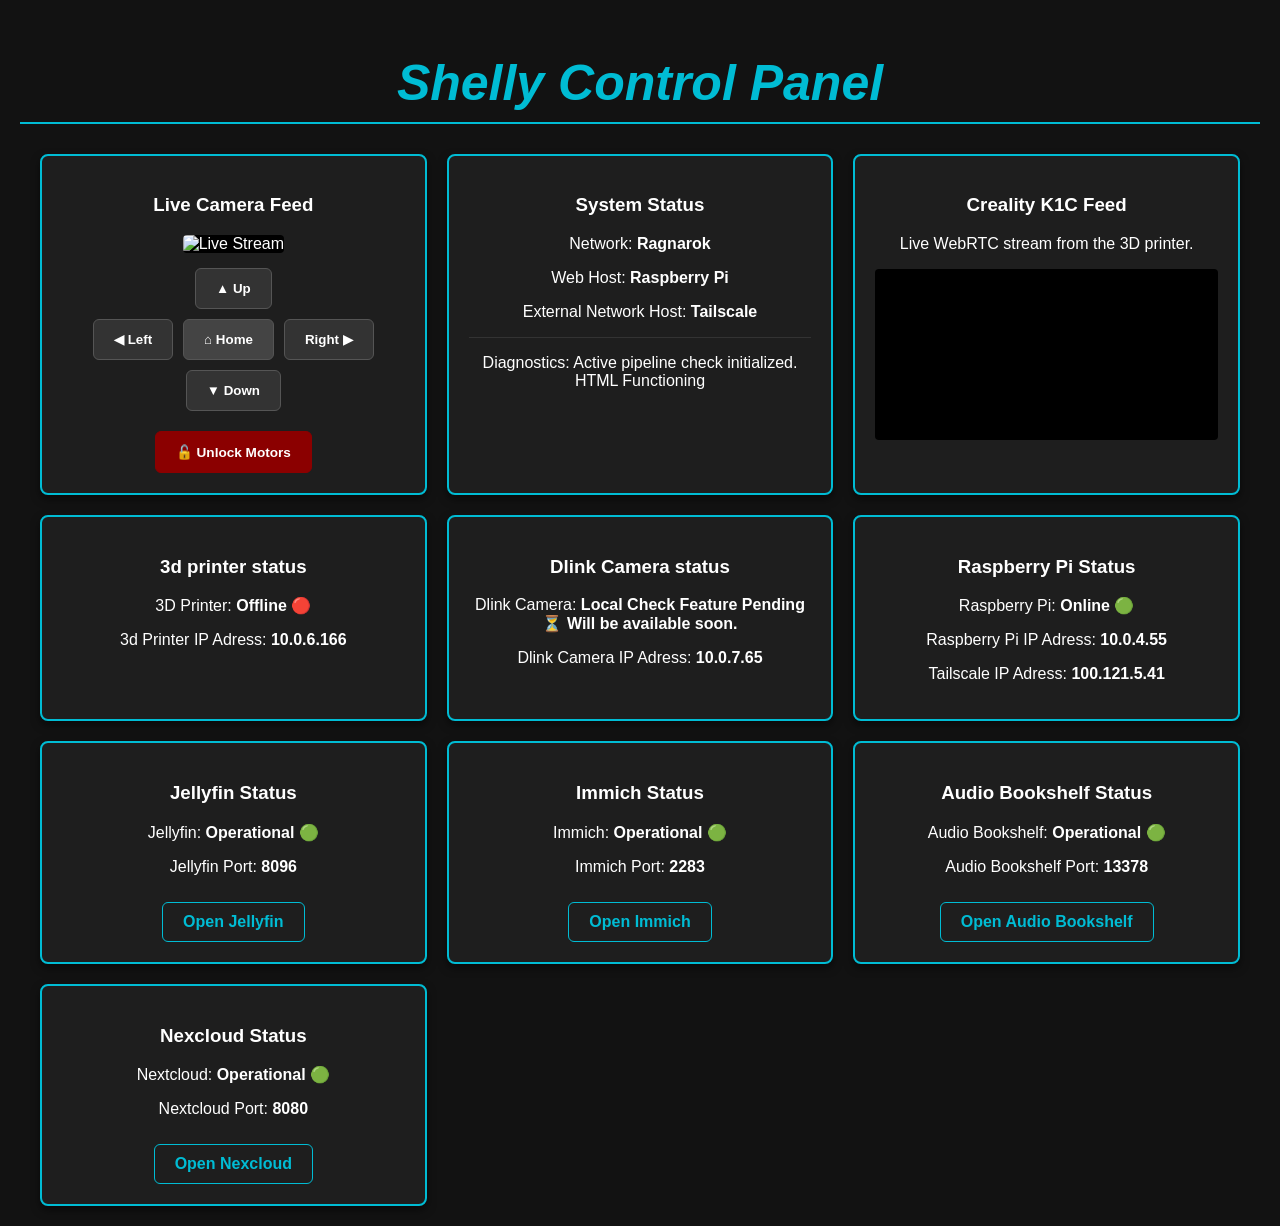
==== index.html @ 2bce4201 "added nextcloud button" ====
<!DOCTYPE html>
<html lang="en">
<head>
    <meta charset="UTF-8">
    <meta name="viewport" content="width=device-width, initial-scale=1.0">
    <title>Pi Command Center</title>
    <link rel="stylesheet" href="./style.css">
</head>
<body>

    <h1>Shelly Control Panel</h1>

    <div class="grid">
        <div class="card">
            <h3>Live Camera Feed</h3>
            <img class="video-feed" src="http://10.0.7.65:8081" alt="Live Stream">
            
            <div class="ptz-controller">
                <div class="row">
                    <button data-url="http://10.0.4.55/cgi/ptdc.cgi?command=set_relative_pos&posX=0&posY=10" class="btn ptz-btn">▲ Up</button>
                </div>
                <div class="row">
                    <button data-url="http://10.0.4.55/cgi/ptdc.cgi?command=set_relative_pos&posX=-10&posY=0" class="btn ptz-btn">◀ Left</button>
                    <button data-url="http://10.0.4.55/cgi/ptdc.cgi?command=go_home" class="btn home-btn ptz-btn">⌂ Home</button>
                    <button data-url="http://10.0.4.55/cgi/ptdc.cgi?command=set_relative_pos&posX=10&posY=0" class="btn ptz-btn">Right ▶</button>
                </div>
                <div class="row">
                    <button data-url="http://10.0.4.55/cgi/ptdc.cgi?command=set_relative_pos&posX=0&posY=-10" class="btn ptz-btn">▼ Down</button>
                </div>
                
                <div class="row" style="margin-top: 10px;">
                    <a href="http://10.0.4.55" target="_blank" class="btn unlock-btn">🔓 Unlock Motors</a>
                </div>
            </div>
        </div>

        <div class="card">
            <h3>System Status</h3>
            <p>Network: <strong>Ragnarok</strong></p>
            <p>Web Host: <strong>Raspberry Pi</strong></p>
            <p>External Network Host: <strong>Tailscale</strong></p>
            
            <hr>
            <p>Diagnostics: Active pipeline check initialized. HTML Functioning</p>
        </div>

        <div class="card">
            <h3>Creality K1C Feed</h3>
            <p>Live WebRTC stream from the 3D printer.</p>
            <video id="k1c-video" class="video-feed" autoplay muted playsinline>
                Your browser does not support the video tag.
            </video>
        </div>

        <div class="card">
            <h3>3d printer status</h3>
            <p id="Crealitycheck">3D Printer: <strong>Offline 🔴</strong></p>
            <p>3d Printer IP Adress: <strong>10.0.6.166</strong></p>
        </div>

        <div class="card">
            <h3>Dlink Camera status</h3>
            <p id="Dlinkcheck">Dlink Camera: <strong>Local Check Feature Pending ⏳ Will be available soon.</strong></p>
            <p>Dlink Camera IP Adress: <strong>10.0.7.65</strong></p>
        </div>

        <div class="card"> 
            <h3>Raspberry Pi Status</h3>
            <p id="Raspberrycheck">Raspberry Pi: <strong>Online 🟢</strong></p>
            <p>Raspberry Pi IP Adress: <strong>10.0.4.55</strong></p>
            <p>Tailscale IP Adress: <strong>100.121.5.41</strong></p>
        </div>
        <div class="card">
            <h3>Jellyfin Status</h3>
            <p id="Jellyfincheck">Jellyfin: <strong>Operational 🟢</strong></p>
            <p id="Jellyfinport">Jellyfin Port: <strong>8096</strong></p>
            <div id="jellyfinbutton" onclick="window.open('http://100.121.5.41:8096', '_blank')">Open Jellyfin</div>
        </div>
        <div class="card">
            <h3>Immich Status</h3>
            <p id="Immichcheck">Immich: <strong>Operational 🟢</strong></p>
            <p id="Immichport">Immich Port: <strong>2283</strong></p>
            <div id="immichbutton" onclick="window.open('http://100.121.5.41:2283', '_blank')">Open Immich</div>
        </div>
        <div class="card">
            <h3>Audio Bookshelf Status</h3>
            <p id="AudioBookshelfcheck">Audio Bookshelf: <strong>Operational 🟢</strong></p>
            <p id="AudioBookshelfport">Audio Bookshelf Port: <strong>13378</strong></p>
            <div id="audiobookshelfbutton" onclick="window.open('http://100.121.5.41:13378', '_blank')">Open Audio Bookshelf</div>
        </div>
        <div class="card">
            <h3>Nexcloud Status</h3>
            <p id="Nextcloudcheck">Nextcloud: <strong>Operational 🟢</strong></p>
            <p id="Nextcloudport">Nextcloud Port: <strong>8080</strong></p>
            <div id="nextcloudbutton" onclick="window.open('http://100.121.5.41:8080', '_blank')">Open Nexcloud</div>
        </div>
    </div>

    <script src="./script.js"></script>

</body>
</html>
---- style.css ----
body { 
    background-color: #121212; 
    color: white; 
    font-family: sans-serif; 
    text-align: center; 
    margin: 0;
    padding: 20px;
}

h1 {
    color: #00bcd4;
    margin-bottom: 30px;
    font-style: italic;
    font-family: 'Segoe UI', Tahoma, Geneva, Verdana, sans-serif;
    font-size: 50px;
    border-bottom: 2px solid #00bcd4;
    padding-bottom: 10px;
    text-align: center;
    border-color: #00bcd4;
}

.grid { 
    display: grid; 
    grid-template-columns: repeat(auto-fit, minmax(320px, 1fr)); 
    gap: 20px; 
    max-width: 1200px;
    margin: 0 auto;
}

.card { 
    background: #1e1e1e; 
    padding: 20px; 
    border-radius: 8px; 
    box-shadow: 0 4px 8px rgba(0,0,0,0.5); 
    border-color: #00bcd4;
    border-width: 2px;
    border-style: solid;
}

.video-feed { 
    width: 100%; 
    max-width: 640px; 
    border-radius: 4px; 
    background: #000; 
}

/* Remote Control Keypad Layout */
.ptz-controller { 
    display: flex; 
    flex-direction: column; 
    align-items: center; 
    gap: 10px; 
    margin-top: 15px; 
}

.row { 
    display: flex; 
    gap: 10px; 
    justify-content: center; 
    width: 100%; 
}

.btn { 
    background-color: #333; 
    color: white; 
    border: 1px solid #555; 
    padding: 12px 20px; 
    border-radius: 6px; 
    font-weight: bold; 
    cursor: pointer; 
    min-width: 70px; 
    transition: 0.2s;
    text-decoration: none;
}

.btn:hover { 
    background-color: #00bcd4; 
    color: black; 
    border-color: #00bcd4; 
}

.home-btn { 
    background-color: #444; 
}

.unlock-btn {
    background-color: #8b0000;
    font-size: 0.85em;
    border-color: #8b0000;
}

.unlock-btn:hover {
    background-color: #ff4500;
    border-color: #ff4500;
    color: white;
}

hr {
    border: 0;
    border-top: 1px solid #333;
    margin: 15px 0;
}

#jellyfinbutton {
    background-color: #1e1e1e;
    border: 1px solid #00bcd4;
    color: #00bcd4;
    padding: 10px 20px;
    border-radius: 6px;
    cursor: pointer;
    font-weight: bold;
    transition: 0.2s;
    display: inline-block;
    margin-top: 10px;
}

#jellyfinbutton:hover {
    background-color: #00bcd4;
    color: #1e1e1e;
    border-color: #00bcd4; /* Optional: Add a border color on hover */
}


#immichbutton {
    background-color: #1e1e1e;
    border: 1px solid #00bcd4;
    color: #00bcd4;
    padding: 10px 20px;
    border-radius: 6px;
    cursor: pointer;
    font-weight: bold;
    transition: 0.2s;
    display: inline-block;
    margin-top: 10px;
}

#immichbutton:hover {
    background-color: #00bcd4;
    color: #1e1e1e;
    border-color: #00bcd4; /* Optional: Add a border color on hover */
}

#audiobookshelfbutton {
    background-color: #1e1e1e;
    border: 1px solid #00bcd4;
    color: #00bcd4;
    padding: 10px 20px;
    border-radius: 6px;
    cursor: pointer;
    font-weight: bold;
    transition: 0.2s;
    display: inline-block;
    margin-top: 10px;
}

#audiobookshelfbutton:hover {
    background-color: #00bcd4;
    color: #1e1e1e;
    border-color: #00bcd4; /* Optional: Add a border color on hover */
}

#nextcloudbutton {
    background-color: #1e1e1e;
    border: 1px solid #00bcd4;
    color: #00bcd4;
    padding: 10px 20px;
    border-radius: 6px;
    cursor: pointer;
    font-weight: bold;
    transition: 0.2s;
    display: inline-block;
    margin-top: 10px;
}

#nextcloudbutton:hover {
    background-color: #00bcd4;
    color: #1e1e1e;
    border-color: #00bcd4;
}
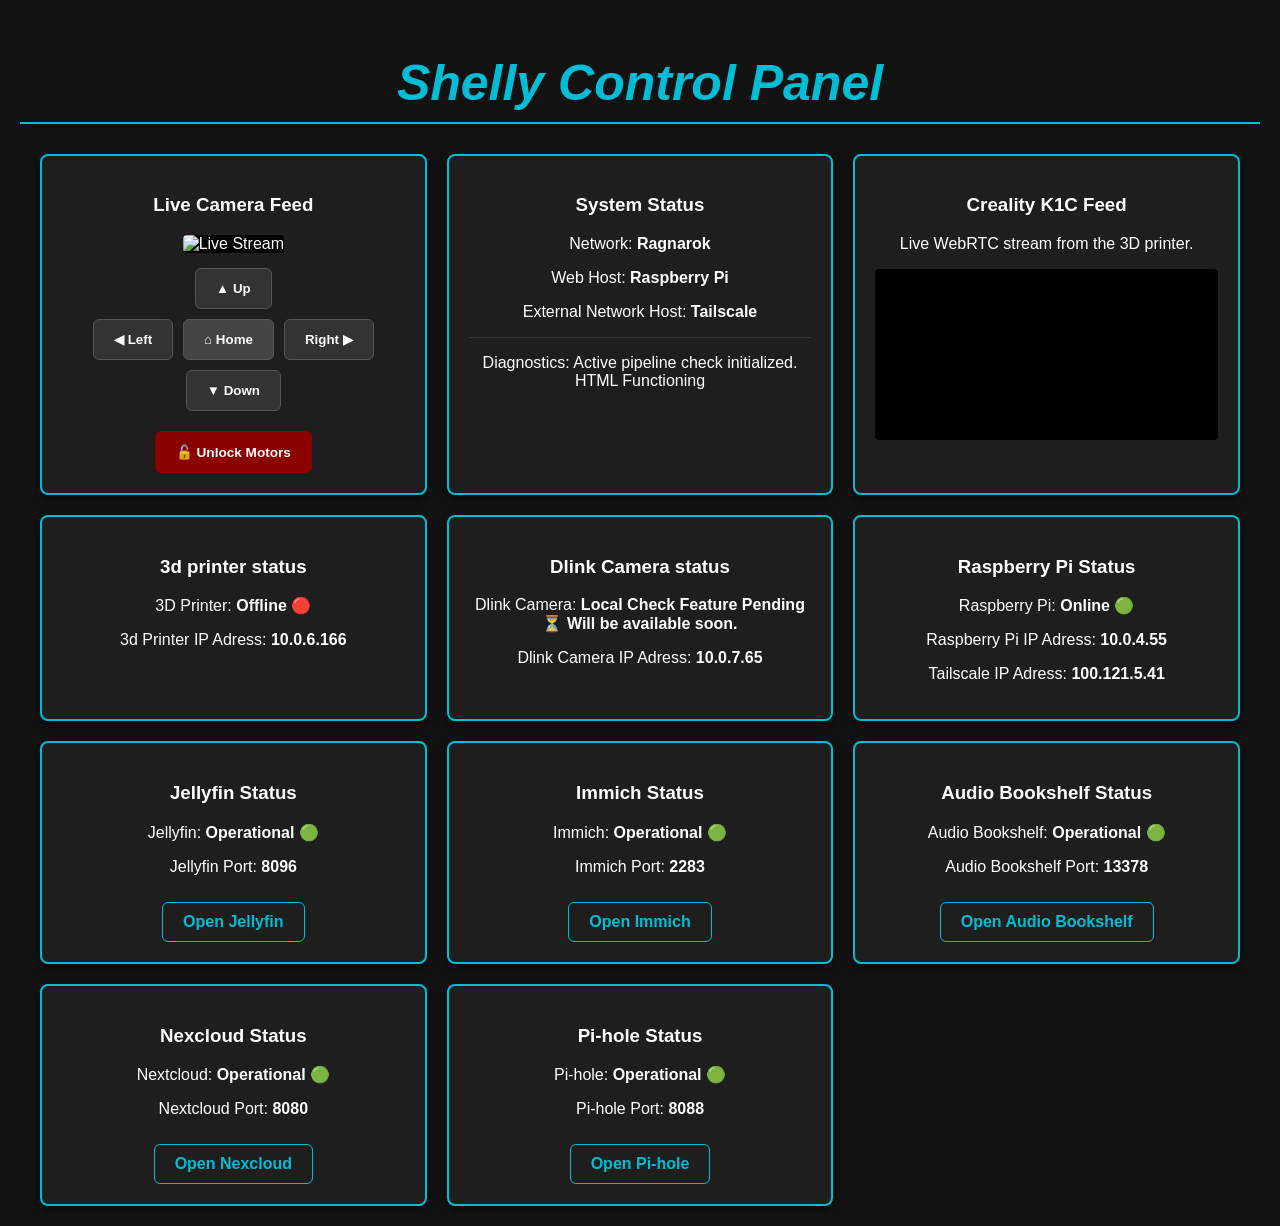
==== commit 8b67012b: "added pi hole button" ====
--- a/index.html
+++ b/index.html
@@ -94,6 +94,12 @@
             <p id="Nextcloudport">Nextcloud Port: <strong>8080</strong></p>
             <div id="nextcloudbutton" onclick="window.open('http://100.121.5.41:8080', '_blank')">Open Nexcloud</div>
         </div>
+        <div class="card">
+            <h3>Pi-hole Status</h3>
+            <p id="Piholecheck">Pi-hole: <strong>Operational 🟢</strong></p>
+            <p id="Piholeport">Pi-hole Port: <strong>8088</strong></p>
+            <div id="piholebutton" onclick="window.open('http://100.121.5.41:8088', '_blank')">Open Pi-hole</div>
+        </div>
     </div>
 
     <script src="./script.js"></script>
--- a/style.css
+++ b/style.css
@@ -176,4 +176,24 @@
     background-color: #00bcd4;
     color: #1e1e1e;
     border-color: #00bcd4;
+}
+
+
+#piholebutton {
+    background-color: #1e1e1e;
+    border: 1px solid #00bcd4;
+    color: #00bcd4;
+    padding: 10px 20px;
+    border-radius: 6px;
+    cursor: pointer;
+    font-weight: bold;
+    transition: 0.2s;
+    display: inline-block;
+    margin-top: 10px;
+}
+
+#piholebutton:hover {
+    background-color: #00bcd4;
+    color: #1e1e1e;
+    border-color: #00bcd4;
 }
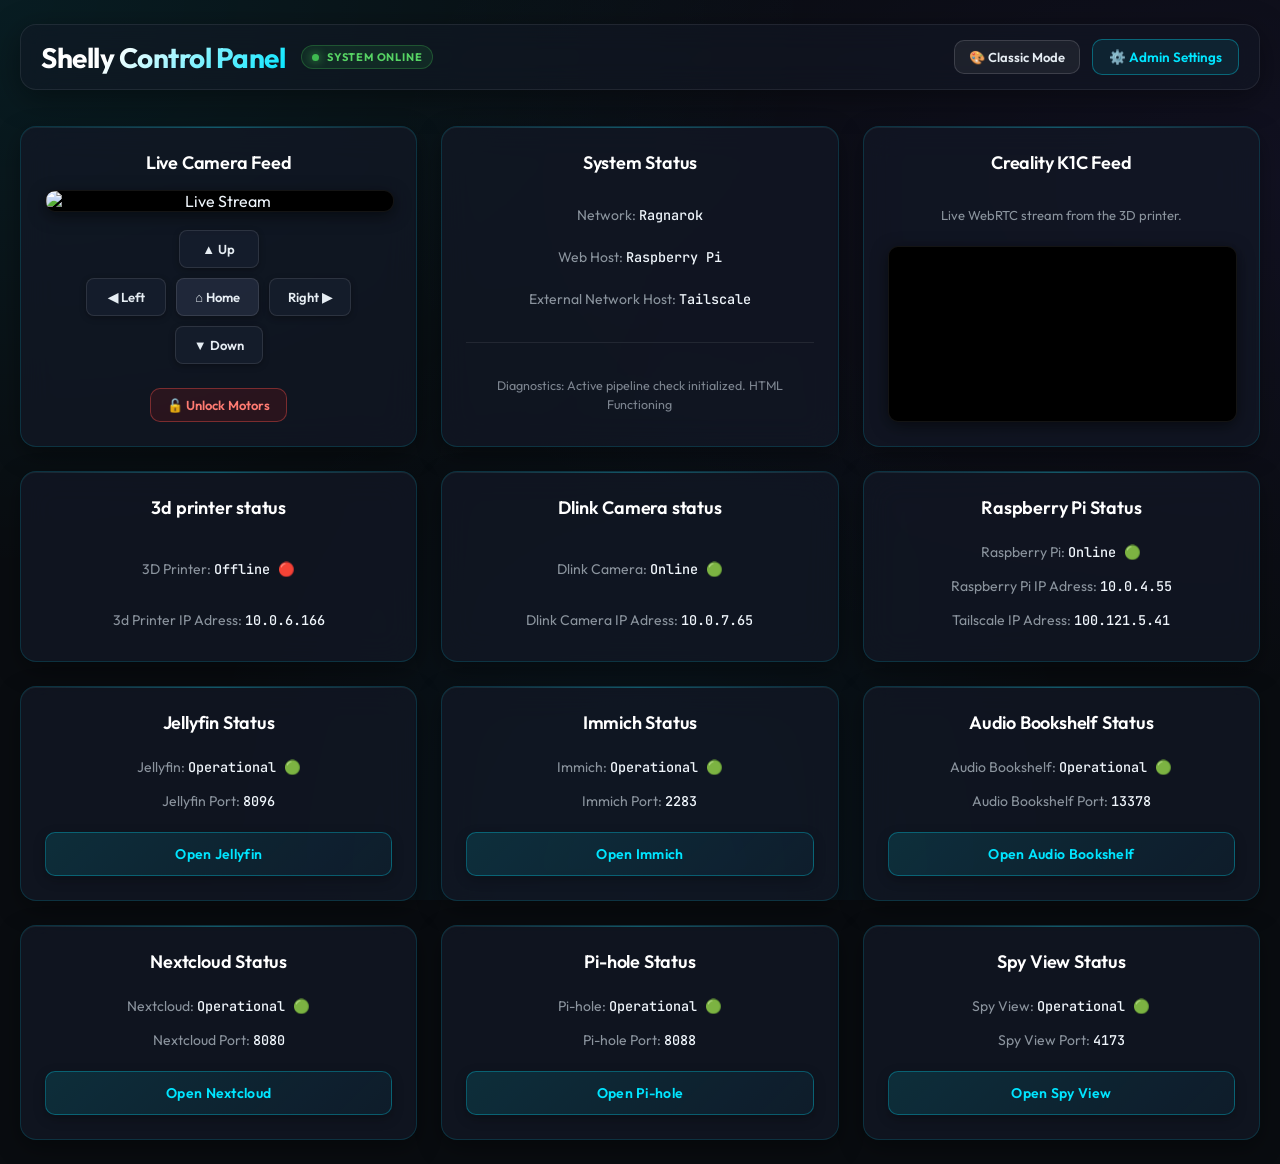
==== commit faa26978: "added modern mode" ====
--- a/index.html
+++ b/index.html
@@ -4,103 +4,191 @@
     <meta charset="UTF-8">
     <meta name="viewport" content="width=device-width, initial-scale=1.0">
     <title>Pi Command Center</title>
+    <link rel="preconnect" href="https://fonts.googleapis.com">
+    <link rel="preconnect" href="https://fonts.gstatic.com" crossorigin>
+    <link href="https://fonts.googleapis.com/css2?family=JetBrains+Mono:wght@400;500;600&family=Outfit:wght@300;400;500;600;700&display=swap" rel="stylesheet">
     <link rel="stylesheet" href="./style.css">
 </head>
 <body>
 
-    <h1>Shelly Control Panel</h1>
+    <header class="header-container">
+        <div class="header-brand">
+            <h1>Shelly Control Panel</h1>
+            <div class="system-badge"><span class="pulse-dot"></span> SYSTEM ONLINE</div>
+        </div>
+        <div class="header-controls">
+            <button id="theme-toggle-btn" class="btn theme-btn" title="Toggle between Modern and Classic themes">🎨 Classic Mode</button>
+            <button id="admin-settings-btn" class="btn admin-btn" title="Open Admin Settings">⚙️ Admin Settings</button>
+        </div>
+    </header>
 
-    <div class="grid">
-        <div class="card">
+    <div class="grid" id="dashboard-grid">
+        <div class="card" id="card-live-camera">
             <h3>Live Camera Feed</h3>
-            <img class="video-feed" src="http://10.0.7.65:8081" alt="Live Stream">
+            <img id="dlink-feed" class="video-feed" src="http://10.0.7.65:8081" alt="Live Stream">
             
             <div class="ptz-controller">
                 <div class="row">
-                    <button data-url="http://10.0.4.55/cgi/ptdc.cgi?command=set_relative_pos&posX=0&posY=10" class="btn ptz-btn">▲ Up</button>
+                    <button data-ptz-dir="up" data-url="http://10.0.4.55/cgi/ptdc.cgi?command=set_relative_pos&posX=0&posY=10" class="btn ptz-btn">▲ Up</button>
                 </div>
                 <div class="row">
-                    <button data-url="http://10.0.4.55/cgi/ptdc.cgi?command=set_relative_pos&posX=-10&posY=0" class="btn ptz-btn">◀ Left</button>
-                    <button data-url="http://10.0.4.55/cgi/ptdc.cgi?command=go_home" class="btn home-btn ptz-btn">⌂ Home</button>
-                    <button data-url="http://10.0.4.55/cgi/ptdc.cgi?command=set_relative_pos&posX=10&posY=0" class="btn ptz-btn">Right ▶</button>
+                    <button data-ptz-dir="left" data-url="http://10.0.4.55/cgi/ptdc.cgi?command=set_relative_pos&posX=-10&posY=0" class="btn ptz-btn">◀ Left</button>
+                    <button data-ptz-dir="home" data-url="http://10.0.4.55/cgi/ptdc.cgi?command=go_home" class="btn home-btn ptz-btn">⌂ Home</button>
+                    <button data-ptz-dir="right" data-url="http://10.0.4.55/cgi/ptdc.cgi?command=set_relative_pos&posX=10&posY=0" class="btn ptz-btn">Right ▶</button>
                 </div>
                 <div class="row">
-                    <button data-url="http://10.0.4.55/cgi/ptdc.cgi?command=set_relative_pos&posX=0&posY=-10" class="btn ptz-btn">▼ Down</button>
+                    <button data-ptz-dir="down" data-url="http://10.0.4.55/cgi/ptdc.cgi?command=set_relative_pos&posX=0&posY=-10" class="btn ptz-btn">▼ Down</button>
                 </div>
                 
                 <div class="row" style="margin-top: 10px;">
-                    <a href="http://10.0.4.55" target="_blank" class="btn unlock-btn">🔓 Unlock Motors</a>
+                    <a id="unlock-motors-link" href="http://10.0.4.55" target="_blank" class="btn unlock-btn">🔓 Unlock Motors</a>
                 </div>
             </div>
         </div>
 
-        <div class="card">
+        <div class="card" id="card-system-status">
             <h3>System Status</h3>
             <p>Network: <strong>Ragnarok</strong></p>
             <p>Web Host: <strong>Raspberry Pi</strong></p>
             <p>External Network Host: <strong>Tailscale</strong></p>
             
             <hr>
-            <p>Diagnostics: Active pipeline check initialized. HTML Functioning</p>
+            <p class="diagnostics-text">Diagnostics: Active pipeline check initialized. HTML Functioning</p>
         </div>
 
-        <div class="card">
+        <div class="card" id="card-k1c-video-feed">
             <h3>Creality K1C Feed</h3>
-            <p>Live WebRTC stream from the 3D printer.</p>
+            <p class="feed-desc">Live WebRTC stream from the 3D printer.</p>
             <video id="k1c-video" class="video-feed" autoplay muted playsinline>
                 Your browser does not support the video tag.
             </video>
         </div>
 
-        <div class="card">
+        <div class="card" id="card-k1c">
             <h3>3d printer status</h3>
             <p id="Crealitycheck">3D Printer: <strong>Offline 🔴</strong></p>
-            <p>3d Printer IP Adress: <strong>10.0.6.166</strong></p>
+            <p>3d Printer IP Adress: <strong id="Crealityip">10.0.6.166</strong></p>
         </div>
 
-        <div class="card">
+        <div class="card" id="card-dlink">
             <h3>Dlink Camera status</h3>
-            <p id="Dlinkcheck">Dlink Camera: <strong>Local Check Feature Pending ⏳ Will be available soon.</strong></p>
-            <p>Dlink Camera IP Adress: <strong>10.0.7.65</strong></p>
+            <p id="Dlinkcheck">Dlink Camera: <strong>Online 🟢</strong></p>
+            <p>Dlink Camera IP Adress: <strong id="Dlinkip">10.0.7.65</strong></p>
         </div>
 
-        <div class="card"> 
+        <div class="card" id="card-raspberry"> 
             <h3>Raspberry Pi Status</h3>
             <p id="Raspberrycheck">Raspberry Pi: <strong>Online 🟢</strong></p>
-            <p>Raspberry Pi IP Adress: <strong>10.0.4.55</strong></p>
-            <p>Tailscale IP Adress: <strong>100.121.5.41</strong></p>
+            <p>Raspberry Pi IP Adress: <strong id="Raspberryip">10.0.4.55</strong></p>
+            <p>Tailscale IP Adress: <strong id="Raspberrytailscale">100.121.5.41</strong></p>
         </div>
-        <div class="card">
+
+        <div class="card" id="card-jellyfin">
             <h3>Jellyfin Status</h3>
             <p id="Jellyfincheck">Jellyfin: <strong>Operational 🟢</strong></p>
             <p id="Jellyfinport">Jellyfin Port: <strong>8096</strong></p>
-            <div id="jellyfinbutton" onclick="window.open('http://100.121.5.41:8096', '_blank')">Open Jellyfin</div>
+            <div id="jellyfinbutton" class="service-action-btn">Open Jellyfin</div>
         </div>
-        <div class="card">
+
+        <div class="card" id="card-immich">
             <h3>Immich Status</h3>
             <p id="Immichcheck">Immich: <strong>Operational 🟢</strong></p>
             <p id="Immichport">Immich Port: <strong>2283</strong></p>
-            <div id="immichbutton" onclick="window.open('http://100.121.5.41:2283', '_blank')">Open Immich</div>
+            <div id="immichbutton" class="service-action-btn">Open Immich</div>
         </div>
-        <div class="card">
+
+        <div class="card" id="card-audiobookshelf">
             <h3>Audio Bookshelf Status</h3>
             <p id="AudioBookshelfcheck">Audio Bookshelf: <strong>Operational 🟢</strong></p>
             <p id="AudioBookshelfport">Audio Bookshelf Port: <strong>13378</strong></p>
-            <div id="audiobookshelfbutton" onclick="window.open('http://100.121.5.41:13378', '_blank')">Open Audio Bookshelf</div>
+            <div id="audiobookshelfbutton" class="service-action-btn">Open Audio Bookshelf</div>
         </div>
-        <div class="card">
-            <h3>Nexcloud Status</h3>
+
+        <div class="card" id="card-nextcloud">
+            <h3>Nextcloud Status</h3>
             <p id="Nextcloudcheck">Nextcloud: <strong>Operational 🟢</strong></p>
             <p id="Nextcloudport">Nextcloud Port: <strong>8080</strong></p>
-            <div id="nextcloudbutton" onclick="window.open('http://100.121.5.41:8080', '_blank')">Open Nexcloud</div>
+            <div id="nextcloudbutton" class="service-action-btn">Open Nextcloud</div>
         </div>
-        <div class="card">
+
+        <div class="card" id="card-pihole">
             <h3>Pi-hole Status</h3>
             <p id="Piholecheck">Pi-hole: <strong>Operational 🟢</strong></p>
             <p id="Piholeport">Pi-hole Port: <strong>8088</strong></p>
-            <div id="piholebutton" onclick="window.open('http://100.121.5.41:8088', '_blank')">Open Pi-hole</div>
+            <div id="piholebutton" class="service-action-btn">Open Pi-hole</div>
+        </div>
+
+        <div class="card" id="card-spyview">
+            <h3>Spy View Status</h3>
+            <p id="Spyviewcheck">Spy View: <strong>Operational 🟢</strong></p>
+            <p id="Spyviewport">Spy View Port: <strong>4173</strong></p>
+            <div id="spyviewbutton" class="service-action-btn">Open Spy View</div>
         </div>
     </div>
+
+    <!-- Admin Settings Modal -->
+    <div id="admin-modal" class="modal-overlay hidden" aria-hidden="true" role="dialog" aria-labelledby="modal-title">
+        <div class="modal-content">
+            <div class="modal-header">
+                <h2 id="modal-title">⚙️ Admin Control & Settings</h2>
+                <button id="modal-close-btn" class="close-btn" title="Close">&times;</button>
+            </div>
+            
+            <div class="modal-body">
+                <p class="modal-subtitle">Configure operational statuses, IP addresses, ports, box visibility, and appearance. All preferences persist across page reloads.</p>
+
+                <!-- Interface Theme Setting -->
+                <div class="settings-theme-box">
+                    <div class="theme-info">
+                        <span class="theme-title">🎨 Classic Interface Mode</span>
+                        <span class="theme-desc">Revert to the original classic look and feel</span>
+                    </div>
+                    <div class="switch-container">
+                        <span id="theme-mode-label" class="switch-label status-theme">Modern ✨</span>
+                        <label class="switch">
+                            <input type="checkbox" id="classic-mode-toggle">
+                            <span class="slider"></span>
+                        </label>
+                    </div>
+                </div>
+
+                <!-- Box / Card Visibility Section -->
+                <h4 class="settings-section-title">📋 Dashboard Box Visibility</h4>
+                <p class="section-subtext">Toggle boxes on or off to choose what appears on your dashboard:</p>
+                <div id="visibility-settings-container" class="visibility-grid">
+                    <!-- Populated dynamically -->
+                </div>
+                
+                <h4 class="settings-section-title" style="margin-top: 24px;">Application Services</h4>
+                <div id="services-settings-container" class="settings-grid">
+                    <!-- Populated dynamically -->
+                </div>
+
+                <h4 class="settings-section-title" style="margin-top: 24px;">Hardware & Devices</h4>
+                <div id="devices-settings-container" class="settings-grid">
+                    <!-- Populated dynamically -->
+                </div>
+            </div>
+
+            <div class="modal-footer">
+                <div class="footer-actions-left">
+                    <button id="export-config-btn" class="btn btn-secondary-custom" type="button" title="Download config.json">💾 Export File</button>
+                    <label class="btn btn-secondary-custom file-upload-label" title="Upload config.json">
+                        📂 Import File
+                        <input type="file" id="import-config-input" accept=".json">
+                    </label>
+                    <button id="reset-defaults-btn" class="btn btn-danger-custom" type="button" title="Reset to defaults">↺ Defaults</button>
+                </div>
+                <div class="footer-actions-right">
+                    <button id="cancel-settings-btn" class="btn btn-secondary-custom" type="button">Cancel</button>
+                    <button id="save-settings-btn" class="btn btn-primary-custom" type="button">✓ Save Changes</button>
+                </div>
+            </div>
+        </div>
+    </div>
+
+    <!-- Notification Toast -->
+    <div id="toast" class="toast hidden">Settings saved successfully!</div>
 
     <script src="./script.js"></script>
 
--- a/style.css
+++ b/style.css
@@ -1,56 +1,240 @@
+/* ==========================================================================
+   SHELLY CONTROL CENTER - MODERN & SOPHISTICATED DESIGN SYSTEM
+   ========================================================================== */
+
+:root {
+    --bg-base: #090c10;
+    --bg-surface: rgba(18, 24, 38, 0.72);
+    --bg-surface-hover: rgba(24, 32, 50, 0.85);
+    --border-subtle: rgba(0, 229, 255, 0.15);
+    --border-focus: #00e5ff;
+    --accent-cyan: #00e5ff;
+    --accent-cyan-glow: rgba(0, 229, 255, 0.35);
+    --accent-blue: #00b0ff;
+    --accent-purple: #7c4dff;
+    --text-main: #f0f6fc;
+    --text-muted: #8b949e;
+    --status-online: #3fb950;
+    --status-offline: #f85149;
+    --font-main: 'Outfit', -apple-system, BlinkMacSystemFont, 'Segoe UI', Roboto, sans-serif;
+    --font-mono: 'JetBrains Mono', monospace;
+    --radius-lg: 16px;
+    --radius-md: 10px;
+    --radius-sm: 6px;
+}
+
+/* Custom Scrollbars */
+::-webkit-scrollbar {
+    width: 8px;
+    height: 8px;
+}
+::-webkit-scrollbar-track {
+    background: #0d1117;
+}
+::-webkit-scrollbar-thumb {
+    background: #21262d;
+    border-radius: 4px;
+}
+::-webkit-scrollbar-thumb:hover {
+    background: var(--accent-cyan);
+}
+
+/* Base Body Styles (Modern) */
 body { 
-    background-color: #121212; 
-    color: white; 
-    font-family: sans-serif; 
+    background-color: var(--bg-base);
+    background-image: 
+        radial-gradient(at 0% 0%, rgba(0, 229, 255, 0.08) 0px, transparent 45%),
+        radial-gradient(at 100% 20%, rgba(124, 77, 255, 0.07) 0px, transparent 50%),
+        radial-gradient(at 50% 100%, rgba(0, 176, 255, 0.06) 0px, transparent 50%);
+    background-attachment: fixed;
+    color: var(--text-main); 
+    font-family: var(--font-main); 
     text-align: center; 
     margin: 0;
-    padding: 20px;
+    padding: 24px 20px;
+    min-height: 100vh;
+    box-sizing: border-box;
+}
+
+/* Header Container */
+.header-container {
+    display: flex;
+    justify-content: space-between;
+    align-items: center;
+    max-width: 1240px;
+    margin: 0 auto 36px auto;
+    padding: 14px 20px;
+    background: rgba(18, 24, 38, 0.5);
+    backdrop-filter: blur(14px);
+    -webkit-backdrop-filter: blur(14px);
+    border: 1px solid rgba(255, 255, 255, 0.08);
+    border-radius: var(--radius-lg);
+    box-shadow: 0 8px 32px rgba(0, 0, 0, 0.4);
+}
+
+.header-brand {
+    display: flex;
+    align-items: center;
+    gap: 16px;
+    flex-wrap: wrap;
 }
 
 h1 {
-    color: #00bcd4;
-    margin-bottom: 30px;
-    font-style: italic;
-    font-family: 'Segoe UI', Tahoma, Geneva, Verdana, sans-serif;
-    font-size: 50px;
-    border-bottom: 2px solid #00bcd4;
-    padding-bottom: 10px;
-    text-align: center;
-    border-color: #00bcd4;
-}
-
+    margin: 0;
+    font-size: 28px;
+    font-weight: 700;
+    letter-spacing: -0.5px;
+    text-align: left;
+    background: linear-gradient(135deg, #ffffff 30%, var(--accent-cyan) 100%);
+    -webkit-background-clip: text;
+    -webkit-text-fill-color: transparent;
+}
+
+.system-badge {
+    display: inline-flex;
+    align-items: center;
+    gap: 8px;
+    background: rgba(63, 185, 80, 0.12);
+    border: 1px solid rgba(63, 185, 80, 0.3);
+    color: #56d364;
+    font-size: 11px;
+    font-weight: 700;
+    letter-spacing: 0.8px;
+    padding: 4px 10px;
+    border-radius: 20px;
+    text-transform: uppercase;
+}
+
+.pulse-dot {
+    width: 7px;
+    height: 7px;
+    background-color: #3fb950;
+    border-radius: 50%;
+    box-shadow: 0 0 10px #3fb950;
+    animation: pulse 2s infinite;
+}
+
+@keyframes pulse {
+    0% { transform: scale(0.95); box-shadow: 0 0 0 0 rgba(63, 185, 80, 0.7); }
+    70% { transform: scale(1); box-shadow: 0 0 0 6px rgba(63, 185, 80, 0); }
+    100% { transform: scale(0.95); box-shadow: 0 0 0 0 rgba(63, 185, 80, 0); }
+}
+
+.header-controls {
+    display: flex;
+    align-items: center;
+    gap: 12px;
+}
+
+/* Dashboard Grid */
 .grid { 
     display: grid; 
-    grid-template-columns: repeat(auto-fit, minmax(320px, 1fr)); 
-    gap: 20px; 
-    max-width: 1200px;
+    grid-template-columns: repeat(auto-fit, minmax(330px, 1fr)); 
+    gap: 24px; 
+    max-width: 1240px;
     margin: 0 auto;
 }
 
+/* Modern Card */
 .card { 
-    background: #1e1e1e; 
-    padding: 20px; 
-    border-radius: 8px; 
-    box-shadow: 0 4px 8px rgba(0,0,0,0.5); 
-    border-color: #00bcd4;
-    border-width: 2px;
-    border-style: solid;
-}
-
+    background: var(--bg-surface);
+    backdrop-filter: blur(16px);
+    -webkit-backdrop-filter: blur(16px);
+    padding: 24px; 
+    border-radius: var(--radius-lg); 
+    box-shadow: 0 8px 24px rgba(0, 0, 0, 0.35), inset 0 1px 0 rgba(255, 255, 255, 0.05);
+    border: 1px solid var(--border-subtle);
+    display: flex;
+    flex-direction: column;
+    justify-content: space-between;
+    transition: all 0.28s cubic-bezier(0.16, 1, 0.3, 1);
+    position: relative;
+    overflow: hidden;
+}
+
+.card.card-hidden {
+    display: none !important;
+}
+
+.card::before {
+    content: '';
+    position: absolute;
+    top: 0;
+    left: 0;
+    right: 0;
+    height: 1px;
+    background: linear-gradient(90deg, transparent, rgba(0, 229, 255, 0.4), transparent);
+    opacity: 0.7;
+}
+
+.card:hover {
+    transform: translateY(-4px);
+    border-color: rgba(0, 229, 255, 0.45);
+    box-shadow: 0 14px 34px rgba(0, 0, 0, 0.45), 0 0 24px rgba(0, 229, 255, 0.15);
+    background: var(--bg-surface-hover);
+}
+
+.card h3 {
+    margin: 0 0 16px 0;
+    font-size: 18px;
+    font-weight: 600;
+    color: #ffffff;
+    letter-spacing: -0.2px;
+    display: flex;
+    align-items: center;
+    justify-content: center;
+    gap: 8px;
+}
+
+.card p {
+    margin: 8px 0;
+    font-size: 14px;
+    color: var(--text-muted);
+}
+
+.card p strong {
+    color: #f0f6fc;
+    font-family: var(--font-mono);
+    font-weight: 500;
+    font-size: 13.5px;
+}
+
+.card hr {
+    border: 0;
+    height: 1px;
+    background: rgba(255, 255, 255, 0.08);
+    margin: 18px 0;
+}
+
+.diagnostics-text {
+    font-size: 12.5px !important;
+    color: #7d8590 !important;
+    line-height: 1.5;
+}
+
+.feed-desc {
+    font-size: 13px !important;
+    color: #8b949e !important;
+    margin-bottom: 14px !important;
+}
+
+/* Video Feed */
 .video-feed { 
     width: 100%; 
     max-width: 640px; 
-    border-radius: 4px; 
+    border-radius: var(--radius-md); 
     background: #000; 
-}
-
-/* Remote Control Keypad Layout */
+    border: 1px solid rgba(255, 255, 255, 0.08);
+    box-shadow: 0 4px 16px rgba(0, 0, 0, 0.5);
+}
+
+/* PTZ Keypad Controller */
 .ptz-controller { 
     display: flex; 
     flex-direction: column; 
     align-items: center; 
     gap: 10px; 
-    margin-top: 15px; 
+    margin-top: 18px; 
 }
 
 .row { 
@@ -60,140 +244,777 @@
     width: 100%; 
 }
 
+/* General Buttons */
 .btn { 
-    background-color: #333; 
-    color: white; 
-    border: 1px solid #555; 
-    padding: 12px 20px; 
-    border-radius: 6px; 
-    font-weight: bold; 
+    background: rgba(255, 255, 255, 0.05); 
+    color: #f0f6fc; 
+    border: 1px solid rgba(255, 255, 255, 0.12); 
+    padding: 10px 18px; 
+    border-radius: var(--radius-md); 
+    font-weight: 600; 
+    font-size: 13.5px;
     cursor: pointer; 
-    min-width: 70px; 
-    transition: 0.2s;
+    transition: all 0.2s cubic-bezier(0.16, 1, 0.3, 1);
     text-decoration: none;
+    display: inline-flex;
+    align-items: center;
+    justify-content: center;
+    font-family: var(--font-main);
 }
 
 .btn:hover { 
-    background-color: #00bcd4; 
-    color: black; 
-    border-color: #00bcd4; 
+    background: rgba(0, 229, 255, 0.15); 
+    color: var(--accent-cyan); 
+    border-color: rgba(0, 229, 255, 0.4); 
+    transform: translateY(-1px);
+}
+
+.btn:active {
+    transform: translateY(1px);
+}
+
+/* PTZ Directional Buttons */
+.ptz-btn {
+    background: rgba(25, 32, 48, 0.7);
+    border: 1px solid rgba(255, 255, 255, 0.1);
+    color: #e6edf3;
+    padding: 10px 18px;
+    border-radius: 8px;
+    min-width: 80px;
+    font-size: 13px;
+    box-shadow: 0 2px 6px rgba(0, 0, 0, 0.3);
+}
+
+.ptz-btn:hover {
+    background: rgba(0, 229, 255, 0.2);
+    border-color: var(--accent-cyan);
+    color: #fff;
+    box-shadow: 0 0 12px var(--accent-cyan-glow);
 }
 
 .home-btn { 
-    background-color: #444; 
+    background: rgba(40, 48, 68, 0.7); 
 }
 
 .unlock-btn {
-    background-color: #8b0000;
-    font-size: 0.85em;
-    border-color: #8b0000;
+    background: rgba(186, 26, 26, 0.15);
+    border: 1px solid rgba(248, 81, 73, 0.4);
+    color: #ff7b72;
+    font-size: 13px;
+    padding: 8px 16px;
+    margin-top: 4px;
 }
 
 .unlock-btn:hover {
-    background-color: #ff4500;
-    border-color: #ff4500;
+    background: #da3633;
+    border-color: #f85149;
     color: white;
-}
-
-hr {
-    border: 0;
-    border-top: 1px solid #333;
-    margin: 15px 0;
-}
-
-#jellyfinbutton {
-    background-color: #1e1e1e;
-    border: 1px solid #00bcd4;
-    color: #00bcd4;
-    padding: 10px 20px;
-    border-radius: 6px;
+    box-shadow: 0 0 14px rgba(248, 81, 73, 0.4);
+}
+
+.admin-btn {
+    background: rgba(0, 229, 255, 0.08);
+    color: var(--accent-cyan);
+    border: 1px solid rgba(0, 229, 255, 0.35);
+    gap: 8px;
+    padding: 8px 16px;
+}
+
+.admin-btn:hover {
+    background: var(--accent-cyan);
+    color: #090c10;
+    box-shadow: 0 0 16px var(--accent-cyan-glow);
+}
+
+.theme-btn {
+    background: rgba(255, 255, 255, 0.06);
+    color: #e6edf3;
+    border: 1px solid rgba(255, 255, 255, 0.14);
+    padding: 8px 14px;
+    font-size: 13px;
+}
+
+.theme-btn:hover {
+    background: rgba(255, 255, 255, 0.12);
+    color: #fff;
+    border-color: rgba(255, 255, 255, 0.25);
+}
+
+/* Service Action Button (Open Link) */
+.service-action-btn,
+#jellyfinbutton,
+#immichbutton,
+#audiobookshelfbutton,
+#nextcloudbutton,
+#piholebutton,
+#spyviewbutton {
+    background: linear-gradient(135deg, rgba(0, 229, 255, 0.12), rgba(0, 176, 255, 0.05));
+    border: 1px solid rgba(0, 229, 255, 0.3);
+    color: var(--accent-cyan);
+    padding: 12px 20px;
+    border-radius: var(--radius-md);
     cursor: pointer;
-    font-weight: bold;
-    transition: 0.2s;
+    font-weight: 600;
+    font-size: 14px;
+    letter-spacing: 0.3px;
+    transition: all 0.22s ease;
     display: inline-block;
-    margin-top: 10px;
-}
-
-#jellyfinbutton:hover {
-    background-color: #00bcd4;
-    color: #1e1e1e;
-    border-color: #00bcd4; /* Optional: Add a border color on hover */
-}
-
-
-#immichbutton {
-    background-color: #1e1e1e;
-    border: 1px solid #00bcd4;
-    color: #00bcd4;
-    padding: 10px 20px;
-    border-radius: 6px;
+    margin-top: 14px;
+    user-select: none;
+    box-shadow: 0 4px 12px rgba(0, 0, 0, 0.25);
+}
+
+.service-action-btn:hover,
+#jellyfinbutton:hover,
+#immichbutton:hover,
+#audiobookshelfbutton:hover,
+#nextcloudbutton:hover,
+#piholebutton:hover,
+#spyviewbutton:hover {
+    background: linear-gradient(135deg, #00e5ff, #00b0ff);
+    color: #090c10;
+    border-color: #00e5ff;
+    box-shadow: 0 6px 20px var(--accent-cyan-glow);
+    transform: translateY(-2px);
+}
+
+/* ==========================================================================
+   ADMIN SETTINGS MODAL (MODERN)
+   ========================================================================== */
+
+.modal-overlay {
+    position: fixed;
+    top: 0;
+    left: 0;
+    width: 100vw;
+    height: 100vh;
+    background: rgba(5, 8, 12, 0.8);
+    backdrop-filter: blur(12px);
+    -webkit-backdrop-filter: blur(12px);
+    display: flex;
+    justify-content: center;
+    align-items: center;
+    z-index: 1000;
+    opacity: 1;
+    transition: opacity 0.25s ease;
+}
+
+.modal-overlay.hidden {
+    opacity: 0;
+    pointer-events: none;
+    display: none;
+}
+
+.modal-content {
+    background: #111622;
+    border: 1px solid rgba(0, 229, 255, 0.3);
+    border-radius: 18px;
+    width: 92%;
+    max-width: 840px;
+    max-height: 88vh;
+    display: flex;
+    flex-direction: column;
+    box-shadow: 0 24px 60px rgba(0, 0, 0, 0.8), 0 0 35px rgba(0, 229, 255, 0.15);
+    overflow: hidden;
+    animation: modalScaleIn 0.24s cubic-bezier(0.16, 1, 0.3, 1);
+}
+
+@keyframes modalScaleIn {
+    from { transform: scale(0.96) translateY(8px); opacity: 0; }
+    to { transform: scale(1) translateY(0); opacity: 1; }
+}
+
+.modal-header {
+    display: flex;
+    justify-content: space-between;
+    align-items: center;
+    padding: 18px 24px;
+    border-bottom: 1px solid rgba(255, 255, 255, 0.08);
+    background: rgba(13, 17, 26, 0.95);
+}
+
+.modal-header h2 {
+    color: var(--accent-cyan);
+    margin: 0;
+    font-size: 20px;
+    font-weight: 600;
+    letter-spacing: -0.3px;
+}
+
+.close-btn {
+    background: transparent;
+    border: none;
+    color: #7d8590;
+    font-size: 26px;
     cursor: pointer;
-    font-weight: bold;
-    transition: 0.2s;
+    line-height: 1;
+    transition: color 0.2s, transform 0.2s;
+    display: flex;
+    align-items: center;
+    justify-content: center;
+}
+
+.close-btn:hover {
+    color: #fff;
+    transform: scale(1.1);
+}
+
+.modal-body {
+    padding: 24px;
+    overflow-y: auto;
+    text-align: left;
+}
+
+.modal-subtitle {
+    color: #8b949e;
+    font-size: 13.5px;
+    margin-top: 0;
+    margin-bottom: 20px;
+    line-height: 1.5;
+}
+
+/* Theme Switch Box */
+.settings-theme-box {
+    background: rgba(255, 255, 255, 0.04);
+    border: 1px solid rgba(0, 229, 255, 0.2);
+    border-radius: var(--radius-md);
+    padding: 16px 20px;
+    display: flex;
+    justify-content: space-between;
+    align-items: center;
+    margin-bottom: 24px;
+}
+
+.theme-info {
+    display: flex;
+    flex-direction: column;
+    gap: 4px;
+}
+
+.theme-title {
+    font-weight: 600;
+    font-size: 15px;
+    color: #ffffff;
+}
+
+.theme-desc {
+    font-size: 12.5px;
+    color: #8b949e;
+}
+
+.status-theme {
+    color: var(--accent-cyan);
+    font-size: 13px;
+    font-weight: 600;
+}
+
+.settings-section-title {
+    color: var(--accent-cyan);
+    font-size: 13px;
+    font-weight: 700;
+    text-transform: uppercase;
+    letter-spacing: 1.2px;
+    margin: 0 0 14px 0;
+    border-bottom: 1px solid rgba(255, 255, 255, 0.08);
+    padding-bottom: 8px;
+}
+
+.section-subtext {
+    color: #8b949e;
+    font-size: 12.5px;
+    margin: -8px 0 14px 0;
+    text-align: left;
+}
+
+.visibility-grid {
+    display: grid;
+    grid-template-columns: repeat(auto-fill, minmax(240px, 1fr));
+    gap: 10px;
+    margin-bottom: 24px;
+}
+
+.visibility-item {
+    background: rgba(255, 255, 255, 0.03);
+    border: 1px solid rgba(255, 255, 255, 0.08);
+    border-radius: var(--radius-sm);
+    padding: 10px 14px;
+    display: flex;
+    justify-content: space-between;
+    align-items: center;
+    transition: all 0.2s;
+}
+
+.visibility-item:hover {
+    background: rgba(255, 255, 255, 0.06);
+    border-color: rgba(0, 229, 255, 0.25);
+}
+
+.visibility-item-title {
+    font-size: 13.5px;
+    font-weight: 500;
+    color: #e6edf3;
+    display: flex;
+    align-items: center;
+    gap: 8px;
+}
+
+.settings-grid {
+    display: flex;
+    flex-direction: column;
+    gap: 12px;
+}
+
+.setting-item {
+    background: rgba(255, 255, 255, 0.03);
+    border: 1px solid rgba(255, 255, 255, 0.08);
+    border-radius: var(--radius-md);
+    padding: 14px 18px;
+    display: flex;
+    flex-direction: column;
+    gap: 12px;
+    transition: border-color 0.2s, background 0.2s;
+}
+
+.setting-item:hover {
+    border-color: rgba(0, 229, 255, 0.3);
+    background: rgba(255, 255, 255, 0.05);
+}
+
+.setting-item-header {
+    display: flex;
+    justify-content: space-between;
+    align-items: center;
+}
+
+.setting-item-name {
+    font-weight: 600;
+    font-size: 15px;
+    color: #ffffff;
+}
+
+.setting-item-fields {
+    display: flex;
+    gap: 14px;
+    flex-wrap: wrap;
+}
+
+.field-group {
+    display: flex;
+    flex-direction: column;
+    gap: 5px;
+    flex: 1;
+    min-width: 140px;
+}
+
+.field-group label {
+    font-size: 11.5px;
+    color: #8b949e;
+    font-weight: 600;
+    text-transform: uppercase;
+    letter-spacing: 0.5px;
+}
+
+.field-group input {
+    background: rgba(10, 14, 22, 0.8);
+    border: 1px solid rgba(255, 255, 255, 0.12);
+    color: #f0f6fc;
+    padding: 9px 12px;
+    border-radius: var(--radius-sm);
+    font-size: 13.5px;
+    font-family: var(--font-mono);
+    outline: none;
+    transition: border-color 0.2s, box-shadow 0.2s;
+}
+
+.field-group input:focus {
+    border-color: var(--accent-cyan);
+    box-shadow: 0 0 10px var(--accent-cyan-glow);
+}
+
+/* Custom Toggle Switch */
+.switch-container {
+    display: flex;
+    align-items: center;
+    gap: 10px;
+}
+
+.switch {
+    position: relative;
     display: inline-block;
-    margin-top: 10px;
-}
-
-#immichbutton:hover {
-    background-color: #00bcd4;
-    color: #1e1e1e;
-    border-color: #00bcd4; /* Optional: Add a border color on hover */
-}
-
-#audiobookshelfbutton {
-    background-color: #1e1e1e;
-    border: 1px solid #00bcd4;
-    color: #00bcd4;
-    padding: 10px 20px;
-    border-radius: 6px;
+    width: 46px;
+    height: 24px;
+    flex-shrink: 0;
+}
+
+.switch input {
+    opacity: 0;
+    width: 0;
+    height: 0;
+}
+
+.slider {
+    position: absolute;
     cursor: pointer;
-    font-weight: bold;
-    transition: 0.2s;
-    display: inline-block;
-    margin-top: 10px;
-}
-
-#audiobookshelfbutton:hover {
-    background-color: #00bcd4;
-    color: #1e1e1e;
-    border-color: #00bcd4; /* Optional: Add a border color on hover */
-}
-
-#nextcloudbutton {
-    background-color: #1e1e1e;
-    border: 1px solid #00bcd4;
-    color: #00bcd4;
-    padding: 10px 20px;
-    border-radius: 6px;
+    top: 0;
+    left: 0;
+    right: 0;
+    bottom: 0;
+    background-color: rgba(248, 81, 73, 0.35);
+    border: 1px solid rgba(248, 81, 73, 0.6);
+    transition: .25s cubic-bezier(0.16, 1, 0.3, 1);
+    border-radius: 24px;
+}
+
+.slider:before {
+    position: absolute;
+    content: "";
+    height: 16px;
+    width: 16px;
+    left: 3px;
+    bottom: 3px;
+    background-color: white;
+    transition: .25s cubic-bezier(0.16, 1, 0.3, 1);
+    border-radius: 50%;
+    box-shadow: 0 2px 4px rgba(0, 0, 0, 0.4);
+}
+
+input:checked + .slider {
+    background-color: rgba(63, 185, 80, 0.35);
+    border-color: rgba(63, 185, 80, 0.8);
+}
+
+input:checked + .slider:before {
+    transform: translateX(22px);
+}
+
+.switch-label {
+    font-size: 13px;
+    font-weight: 600;
+    min-width: 110px;
+    text-align: right;
+}
+
+.status-operational {
+    color: #56d364;
+}
+
+.status-offline {
+    color: #ff7b72;
+}
+
+/* Modal Footer */
+.modal-footer {
+    display: flex;
+    justify-content: space-between;
+    align-items: center;
+    border-top: 1px solid rgba(255, 255, 255, 0.08);
+    padding: 16px 24px;
+    background: rgba(13, 17, 26, 0.95);
+    flex-wrap: wrap;
+    gap: 12px;
+}
+
+.footer-actions-left, .footer-actions-right {
+    display: flex;
+    gap: 10px;
+    align-items: center;
+    flex-wrap: wrap;
+}
+
+.btn-primary-custom {
+    background: linear-gradient(135deg, #00e5ff, #00b0ff);
+    color: #090c10;
+    border: 1px solid #00e5ff;
+    font-weight: 700;
+}
+
+.btn-primary-custom:hover {
+    background: #00e5ff;
+    color: #000;
+    box-shadow: 0 0 16px var(--accent-cyan-glow);
+}
+
+.btn-secondary-custom {
+    background: rgba(255, 255, 255, 0.06);
+    color: #e6edf3;
+    border: 1px solid rgba(255, 255, 255, 0.14);
+}
+
+.btn-secondary-custom:hover {
+    background: rgba(255, 255, 255, 0.12);
+    color: #fff;
+    border-color: rgba(255, 255, 255, 0.25);
+}
+
+.btn-danger-custom {
+    background: rgba(248, 81, 73, 0.1);
+    color: #ff7b72;
+    border: 1px solid rgba(248, 81, 73, 0.3);
+}
+
+.btn-danger-custom:hover {
+    background: #da3633;
+    color: #fff;
+    border-color: #f85149;
+    box-shadow: 0 0 12px rgba(248, 81, 73, 0.4);
+}
+
+.file-upload-label {
     cursor: pointer;
-    font-weight: bold;
-    transition: 0.2s;
-    display: inline-block;
-    margin-top: 10px;
-}
-
-#nextcloudbutton:hover {
-    background-color: #00bcd4;
-    color: #1e1e1e;
-    border-color: #00bcd4;
-}
-
-
-#piholebutton {
-    background-color: #1e1e1e;
-    border: 1px solid #00bcd4;
-    color: #00bcd4;
-    padding: 10px 20px;
-    border-radius: 6px;
-    cursor: pointer;
-    font-weight: bold;
-    transition: 0.2s;
-    display: inline-block;
-    margin-top: 10px;
-}
-
-#piholebutton:hover {
-    background-color: #00bcd4;
-    color: #1e1e1e;
-    border-color: #00bcd4;
+    margin: 0;
+}
+
+.file-upload-label input {
+    display: none;
+}
+
+/* Toast Notification */
+.toast {
+    position: fixed;
+    bottom: 24px;
+    right: 24px;
+    background: #111622;
+    border: 1px solid var(--accent-cyan);
+    color: var(--accent-cyan);
+    padding: 12px 20px;
+    border-radius: var(--radius-md);
+    font-weight: 600;
+    box-shadow: 0 10px 28px rgba(0, 0, 0, 0.6), 0 0 18px var(--accent-cyan-glow);
+    z-index: 2000;
+    opacity: 1;
+    transform: translateY(0);
+    transition: opacity 0.28s, transform 0.28s;
+    font-size: 13.5px;
+}
+
+.toast.hidden {
+    opacity: 0;
+    transform: translateY(16px);
+    pointer-events: none;
+}
+
+/* Responsive */
+@media (max-width: 640px) {
+    .header-container {
+        flex-direction: column;
+        gap: 16px;
+        text-align: center;
+    }
+    .header-brand {
+        flex-direction: column;
+        justify-content: center;
+    }
+    .header-controls {
+        width: 100%;
+        justify-content: center;
+    }
+    .modal-footer {
+        flex-direction: column;
+        align-items: stretch;
+    }
+    .footer-actions-left, .footer-actions-right {
+        justify-content: center;
+        width: 100%;
+    }
+}
+
+
+/* ==========================================================================
+   CLASSIC THEME (Reverts 100% to original look & feel)
+   ========================================================================== */
+
+body.theme-classic { 
+    background-color: #121212 !important; 
+    background-image: none !important;
+    color: white !important; 
+    font-family: sans-serif !important; 
+    text-align: center !important; 
+    margin: 0 !important;
+    padding: 20px !important;
+}
+
+body.theme-classic .header-container {
+    background: none !important;
+    backdrop-filter: none !important;
+    -webkit-backdrop-filter: none !important;
+    box-shadow: none !important;
+    border-radius: 0 !important;
+    border: none !important;
+    border-bottom: 2px solid #00bcd4 !important;
+    padding-bottom: 12px !important;
+    padding-left: 0 !important;
+    padding-right: 0 !important;
+    max-width: 1200px !important;
+    margin-bottom: 30px !important;
+}
+
+body.theme-classic .header-brand h1,
+body.theme-classic h1 {
+    color: #00bcd4 !important;
+    margin: 0 !important;
+    font-style: italic !important;
+    font-family: 'Segoe UI', Tahoma, Geneva, Verdana, sans-serif !important;
+    font-size: 42px !important;
+    text-align: left !important;
+    background: none !important;
+    -webkit-background-clip: initial !important;
+    -webkit-text-fill-color: initial !important;
+}
+
+body.theme-classic .system-badge {
+    display: none !important;
+}
+
+body.theme-classic .grid { 
+    max-width: 1200px !important;
+    gap: 20px !important;
+}
+
+body.theme-classic .card { 
+    background: #1e1e1e !important; 
+    padding: 20px !important; 
+    border-radius: 8px !important; 
+    box-shadow: 0 4px 8px rgba(0,0,0,0.5) !important; 
+    border: 2px solid #00bcd4 !important;
+    transform: none !important;
+    backdrop-filter: none !important;
+}
+
+body.theme-classic .card::before {
+    display: none !important;
+}
+
+body.theme-classic .card:hover {
+    transform: none !important;
+    box-shadow: 0 4px 8px rgba(0,0,0,0.5) !important;
+    border-color: #00bcd4 !important;
+    background: #1e1e1e !important;
+}
+
+body.theme-classic .card h3 {
+    font-size: 1.17em !important;
+    font-weight: bold !important;
+    color: white !important;
+    letter-spacing: normal !important;
+    margin: 1em 0 !important;
+}
+
+body.theme-classic .card p {
+    color: white !important;
+    font-size: 1em !important;
+}
+
+body.theme-classic .card p strong {
+    font-family: sans-serif !important;
+    color: white !important;
+    font-weight: bold !important;
+}
+
+body.theme-classic hr {
+    border: 0 !important;
+    border-top: 1px solid #333 !important;
+    margin: 15px 0 !important;
+    height: auto !important;
+    background: none !important;
+}
+
+body.theme-classic .btn { 
+    background-color: #333 !important; 
+    color: white !important; 
+    border: 1px solid #555 !important; 
+    padding: 10px 18px !important; 
+    border-radius: 6px !important; 
+    font-weight: bold !important; 
+    font-size: 14px !important;
+    box-shadow: none !important;
+    transform: none !important;
+    font-family: sans-serif !important;
+}
+
+body.theme-classic .btn:hover { 
+    background-color: #00bcd4 !important; 
+    color: black !important; 
+    border-color: #00bcd4 !important; 
+    box-shadow: none !important;
+    transform: none !important;
+}
+
+body.theme-classic .ptz-btn {
+    min-width: 70px !important;
+    background-color: #333 !important;
+}
+
+body.theme-classic .home-btn { 
+    background-color: #444 !important; 
+}
+
+body.theme-classic .unlock-btn {
+    background-color: #8b0000 !important;
+    font-size: 0.85em !important;
+    border-color: #8b0000 !important;
+    color: white !important;
+    box-shadow: none !important;
+}
+
+body.theme-classic .unlock-btn:hover {
+    background-color: #ff4500 !important;
+    border-color: #ff4500 !important;
+    color: white !important;
+}
+
+body.theme-classic .admin-btn {
+    background-color: #1e1e1e !important;
+    color: #00bcd4 !important;
+    border: 2px solid #00bcd4 !important;
+}
+
+body.theme-classic .admin-btn:hover {
+    background-color: #00bcd4 !important;
+    color: #121212 !important;
+}
+
+body.theme-classic .service-action-btn,
+body.theme-classic #jellyfinbutton,
+body.theme-classic #immichbutton,
+body.theme-classic #audiobookshelfbutton,
+body.theme-classic #nextcloudbutton,
+body.theme-classic #piholebutton,
+body.theme-classic #spyviewbutton {
+    background-color: #1e1e1e !important;
+    border: 1px solid #00bcd4 !important;
+    color: #00bcd4 !important;
+    padding: 10px 20px !important;
+    border-radius: 6px !important;
+    box-shadow: none !important;
+    transform: none !important;
+    font-weight: bold !important;
+    font-size: 1em !important;
+}
+
+body.theme-classic .service-action-btn:hover,
+body.theme-classic #jellyfinbutton:hover,
+body.theme-classic #immichbutton:hover,
+body.theme-classic #audiobookshelfbutton:hover,
+body.theme-classic #nextcloudbutton:hover,
+body.theme-classic #piholebutton:hover,
+body.theme-classic #spyviewbutton:hover {
+    background-color: #00bcd4 !important;
+    color: #1e1e1e !important;
+    border-color: #00bcd4 !important;
+    box-shadow: none !important;
+    transform: none !important;
+}
+
+body.theme-classic .modal-content {
+    background: #1c1c1c !important;
+    border: 2px solid #00bcd4 !important;
+    border-radius: 12px !important;
+}
+
+body.theme-classic .modal-header {
+    background: #161616 !important;
+}
+
+body.theme-classic .modal-footer {
+    background: #161616 !important;
 }
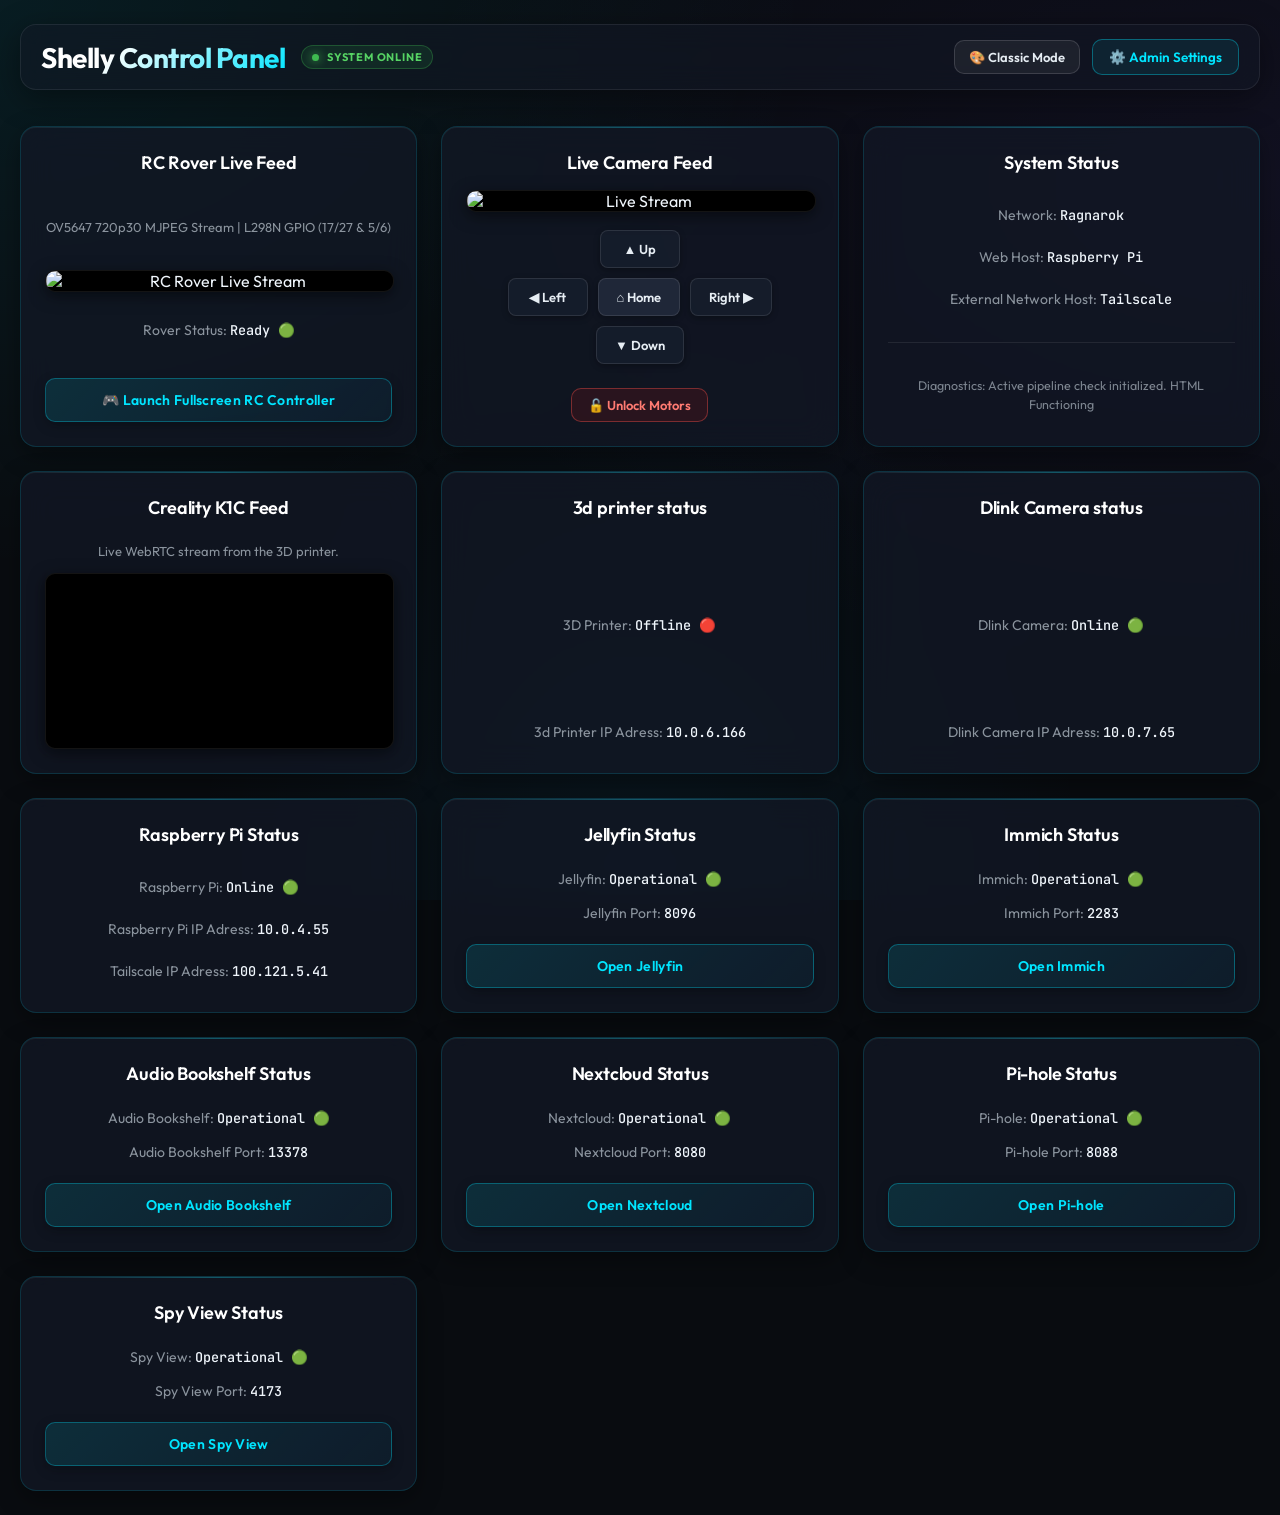
==== commit ba59d476: "Add RC Rover Live Feed card and update service statuses Added a new card for the RC Rover Live Feed " ====
--- a/index.html
+++ b/index.html
@@ -23,6 +23,18 @@
     </header>
 
     <div class="grid" id="dashboard-grid">
+
+        <!-- NEW: RC Rover Live Feed & Controller Launcher Card -->
+        <div class="card" id="card-rc-rover">
+            <h3>RC Rover Live Feed</h3>
+            <p class="feed-desc">OV5647 720p30 MJPEG Stream | L298N GPIO (17/27 &amp; 5/6)</p>
+            <img id="rover-feed" class="video-feed" src="/video_feed" alt="RC Rover Live Stream">
+            <p id="Rovercheck" style="margin-top: 8px;">Rover Status: <strong>Ready 🟢</strong></p>
+            <a href="/rc" id="rcroverbutton" class="service-action-btn" style="display: block; text-align: center; text-decoration: none; margin-top: 10px;">
+                🎮 Launch Fullscreen RC Controller
+            </a>
+        </div>
+
         <div class="card" id="card-live-camera">
             <h3>Live Camera Feed</h3>
             <img id="dlink-feed" class="video-feed" src="http://10.0.7.65:8081" alt="Live Stream">
@@ -85,42 +97,42 @@
 
         <div class="card" id="card-jellyfin">
             <h3>Jellyfin Status</h3>
-            <p id="Jellyfincheck">Jellyfin: <strong>Operational 🟢</strong></p>
+            <p id="Jellyfincheck">Jellyfin: <strong>Offline 🔴</strong></p>
             <p id="Jellyfinport">Jellyfin Port: <strong>8096</strong></p>
             <div id="jellyfinbutton" class="service-action-btn">Open Jellyfin</div>
         </div>
 
         <div class="card" id="card-immich">
             <h3>Immich Status</h3>
-            <p id="Immichcheck">Immich: <strong>Operational 🟢</strong></p>
+            <p id="Immichcheck">Immich: <strong>Offline 🔴</strong></p>
             <p id="Immichport">Immich Port: <strong>2283</strong></p>
             <div id="immichbutton" class="service-action-btn">Open Immich</div>
         </div>
 
         <div class="card" id="card-audiobookshelf">
             <h3>Audio Bookshelf Status</h3>
-            <p id="AudioBookshelfcheck">Audio Bookshelf: <strong>Operational 🟢</strong></p>
+            <p id="AudioBookshelfcheck">Audio Bookshelf: <strong>Offline 🔴</strong></p>
             <p id="AudioBookshelfport">Audio Bookshelf Port: <strong>13378</strong></p>
             <div id="audiobookshelfbutton" class="service-action-btn">Open Audio Bookshelf</div>
         </div>
 
         <div class="card" id="card-nextcloud">
             <h3>Nextcloud Status</h3>
-            <p id="Nextcloudcheck">Nextcloud: <strong>Operational 🟢</strong></p>
+            <p id="Nextcloudcheck">Nextcloud: <strong>Offline 🔴</strong></p>
             <p id="Nextcloudport">Nextcloud Port: <strong>8080</strong></p>
             <div id="nextcloudbutton" class="service-action-btn">Open Nextcloud</div>
         </div>
 
         <div class="card" id="card-pihole">
             <h3>Pi-hole Status</h3>
-            <p id="Piholecheck">Pi-hole: <strong>Operational 🟢</strong></p>
+            <p id="Piholecheck">Pi-hole: <strong>Offline 🔴</strong></p>
             <p id="Piholeport">Pi-hole Port: <strong>8088</strong></p>
             <div id="piholebutton" class="service-action-btn">Open Pi-hole</div>
         </div>
 
         <div class="card" id="card-spyview">
             <h3>Spy View Status</h3>
-            <p id="Spyviewcheck">Spy View: <strong>Operational 🟢</strong></p>
+            <p id="Spyviewcheck">Spy View: <strong>Offline 🔴</strong></p>
             <p id="Spyviewport">Spy View Port: <strong>4173</strong></p>
             <div id="spyviewbutton" class="service-action-btn">Open Spy View</div>
         </div>
@@ -193,4 +205,4 @@
     <script src="./script.js"></script>
 
 </body>
-</html>+</html>
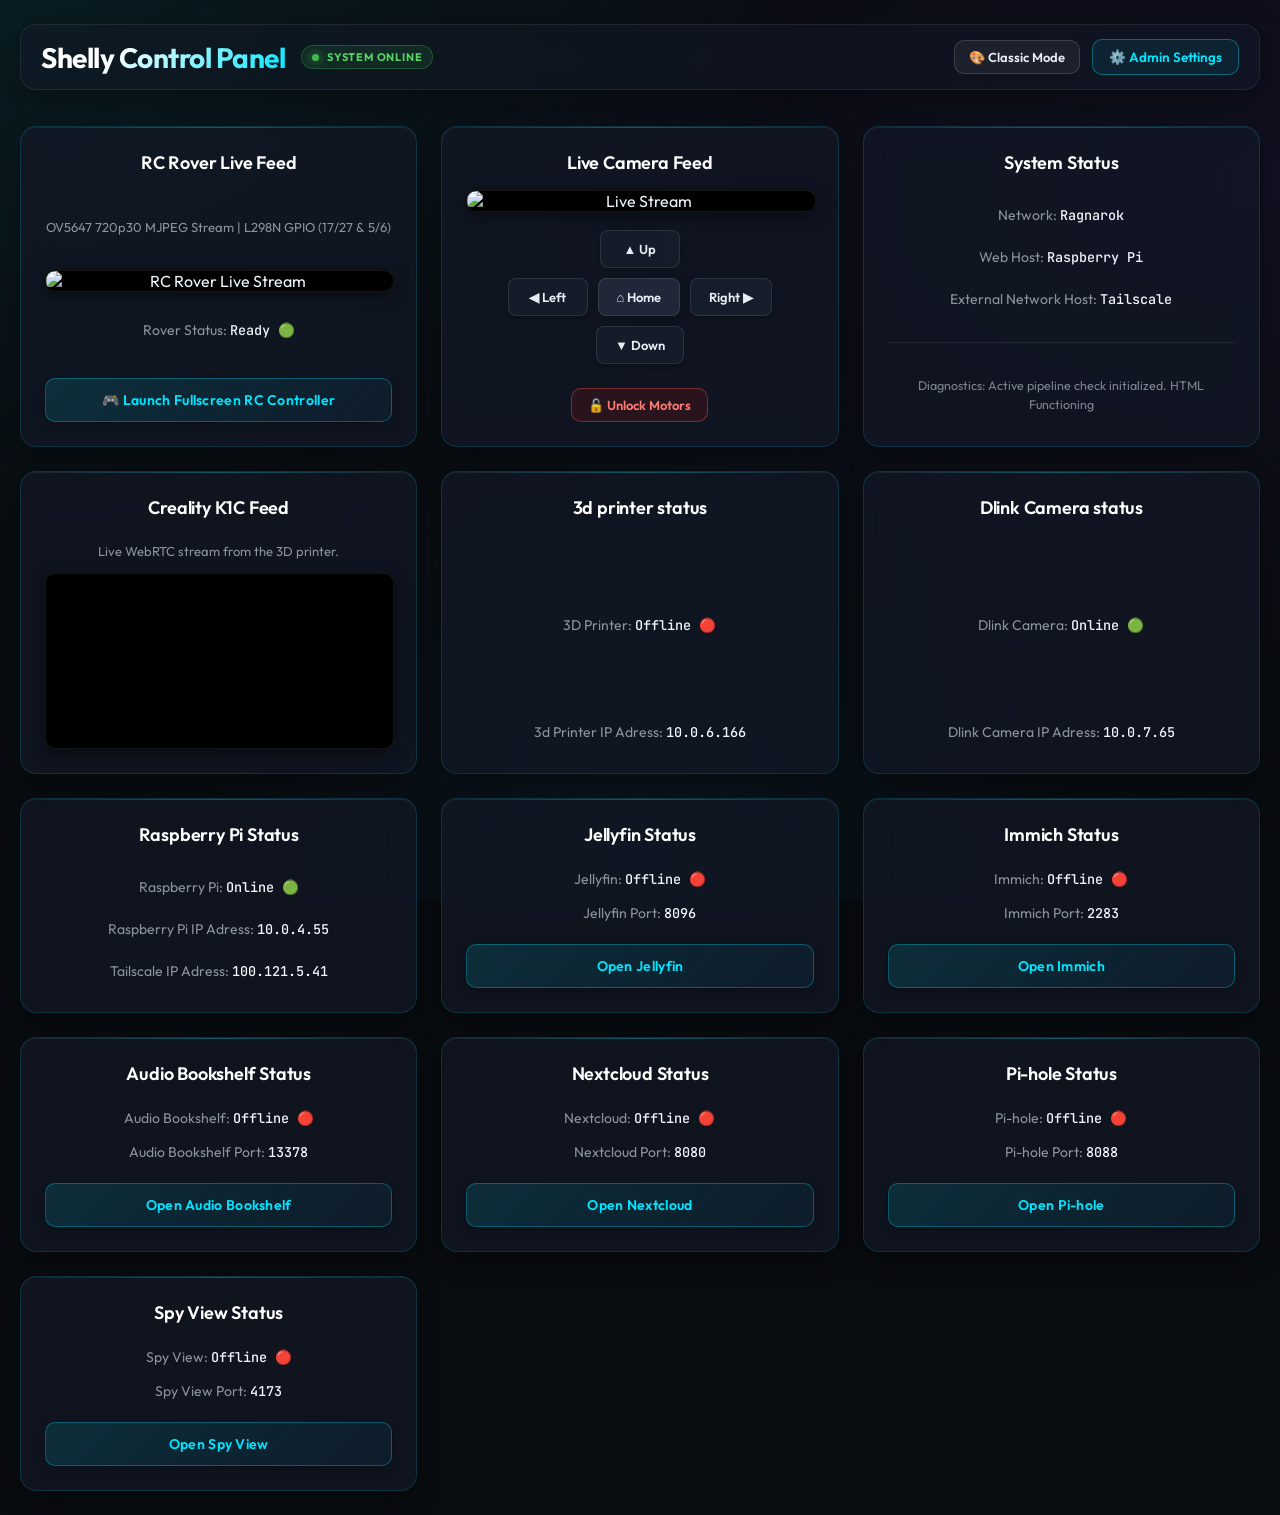
==== commit f1e9e72a: "rc car beta" ====
--- a/index.html
+++ b/index.html
@@ -24,7 +24,7 @@
 
     <div class="grid" id="dashboard-grid">
 
-        <!-- NEW: RC Rover Live Feed & Controller Launcher Card -->
+        <!-- RC Rover Live Feed & Controller Launcher Card -->
         <div class="card" id="card-rc-rover">
             <h3>RC Rover Live Feed</h3>
             <p class="feed-desc">OV5647 720p30 MJPEG Stream | L298N GPIO (17/27 &amp; 5/6)</p>
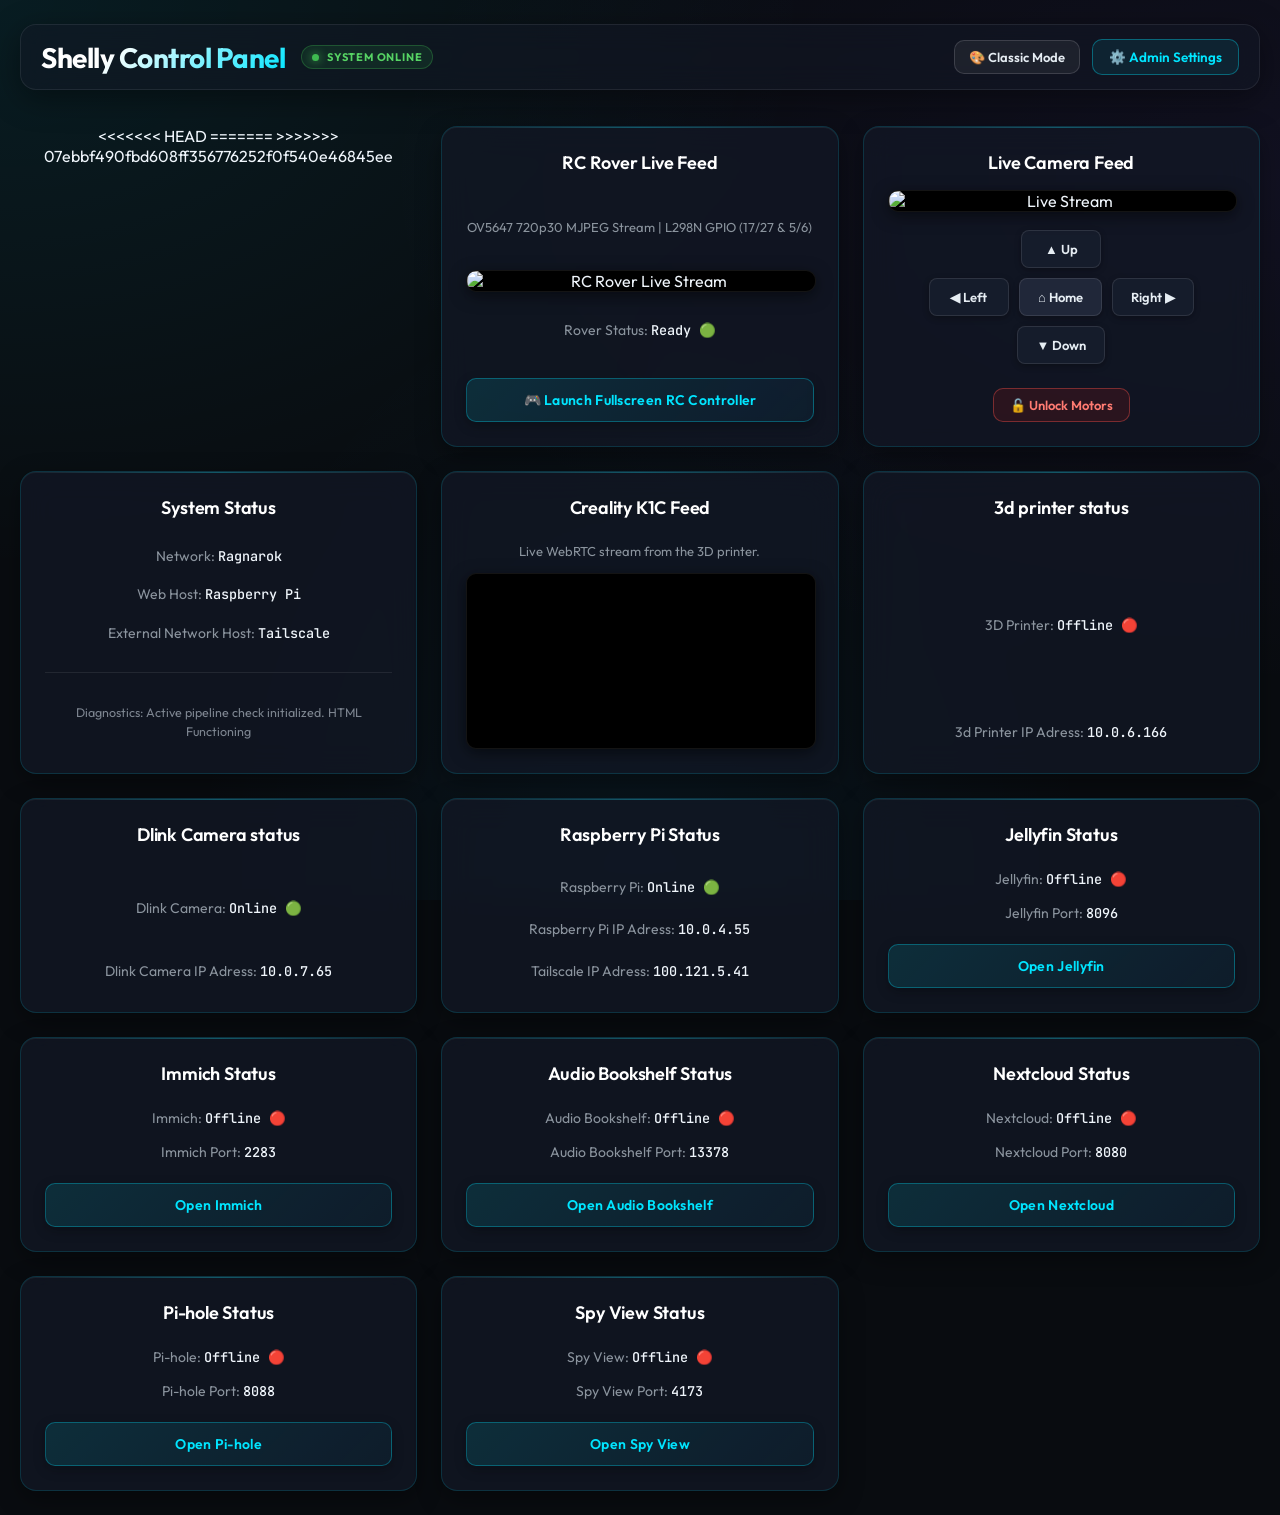
==== commit c2949b3a: "Merge branch 'main' of https://github.com/deadvincijr/Shelly-Control-Center" ====
--- a/index.html
+++ b/index.html
@@ -24,7 +24,11 @@
 
     <div class="grid" id="dashboard-grid">
 
+<<<<<<< HEAD
         <!-- RC Rover Live Feed & Controller Launcher Card -->
+=======
+        <!-- NEW: RC Rover Live Feed & Controller Launcher Card -->
+>>>>>>> 07ebbf490fbd608ff356776252f0f540e46845ee
         <div class="card" id="card-rc-rover">
             <h3>RC Rover Live Feed</h3>
             <p class="feed-desc">OV5647 720p30 MJPEG Stream | L298N GPIO (17/27 &amp; 5/6)</p>
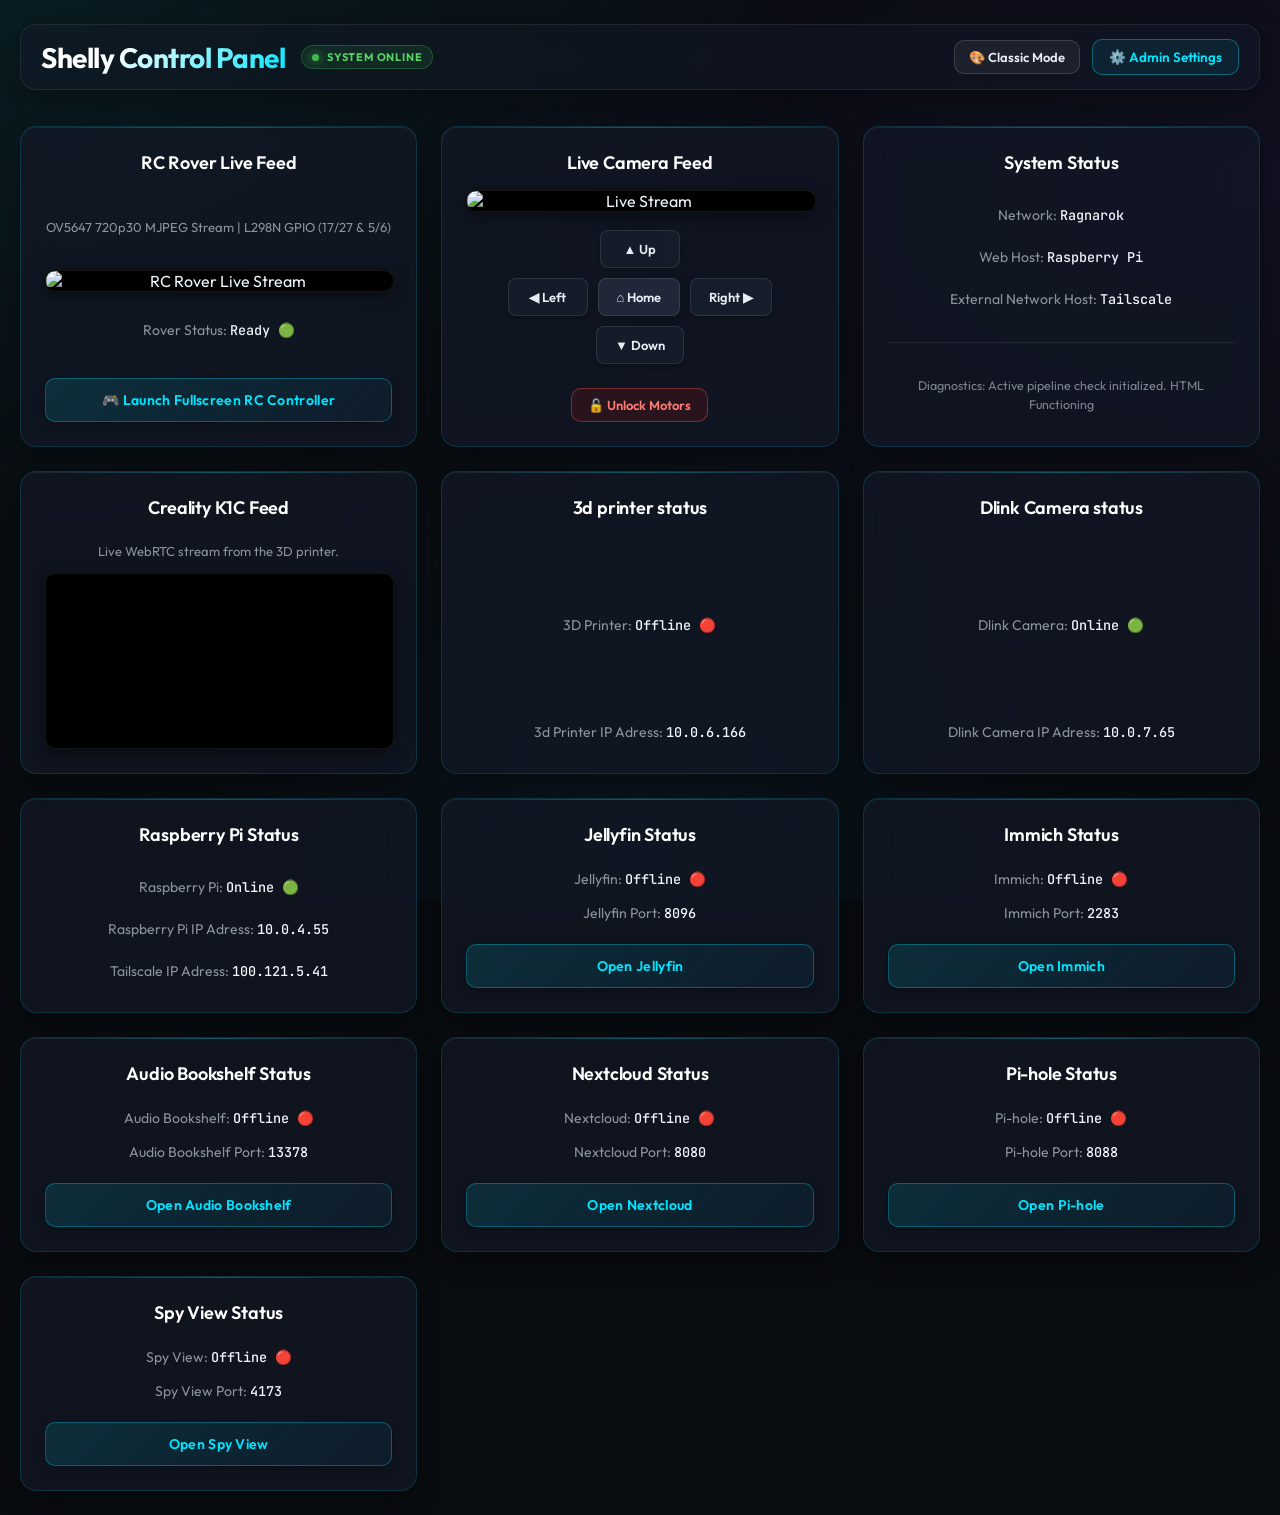
==== commit 1e63d759: "Resolve merge conflict markers in index.html, main.py, and rc.html" ====
--- a/index.html
+++ b/index.html
@@ -24,11 +24,7 @@
 
     <div class="grid" id="dashboard-grid">
 
-<<<<<<< HEAD
         <!-- RC Rover Live Feed & Controller Launcher Card -->
-=======
-        <!-- NEW: RC Rover Live Feed & Controller Launcher Card -->
->>>>>>> 07ebbf490fbd608ff356776252f0f540e46845ee
         <div class="card" id="card-rc-rover">
             <h3>RC Rover Live Feed</h3>
             <p class="feed-desc">OV5647 720p30 MJPEG Stream | L298N GPIO (17/27 &amp; 5/6)</p>
